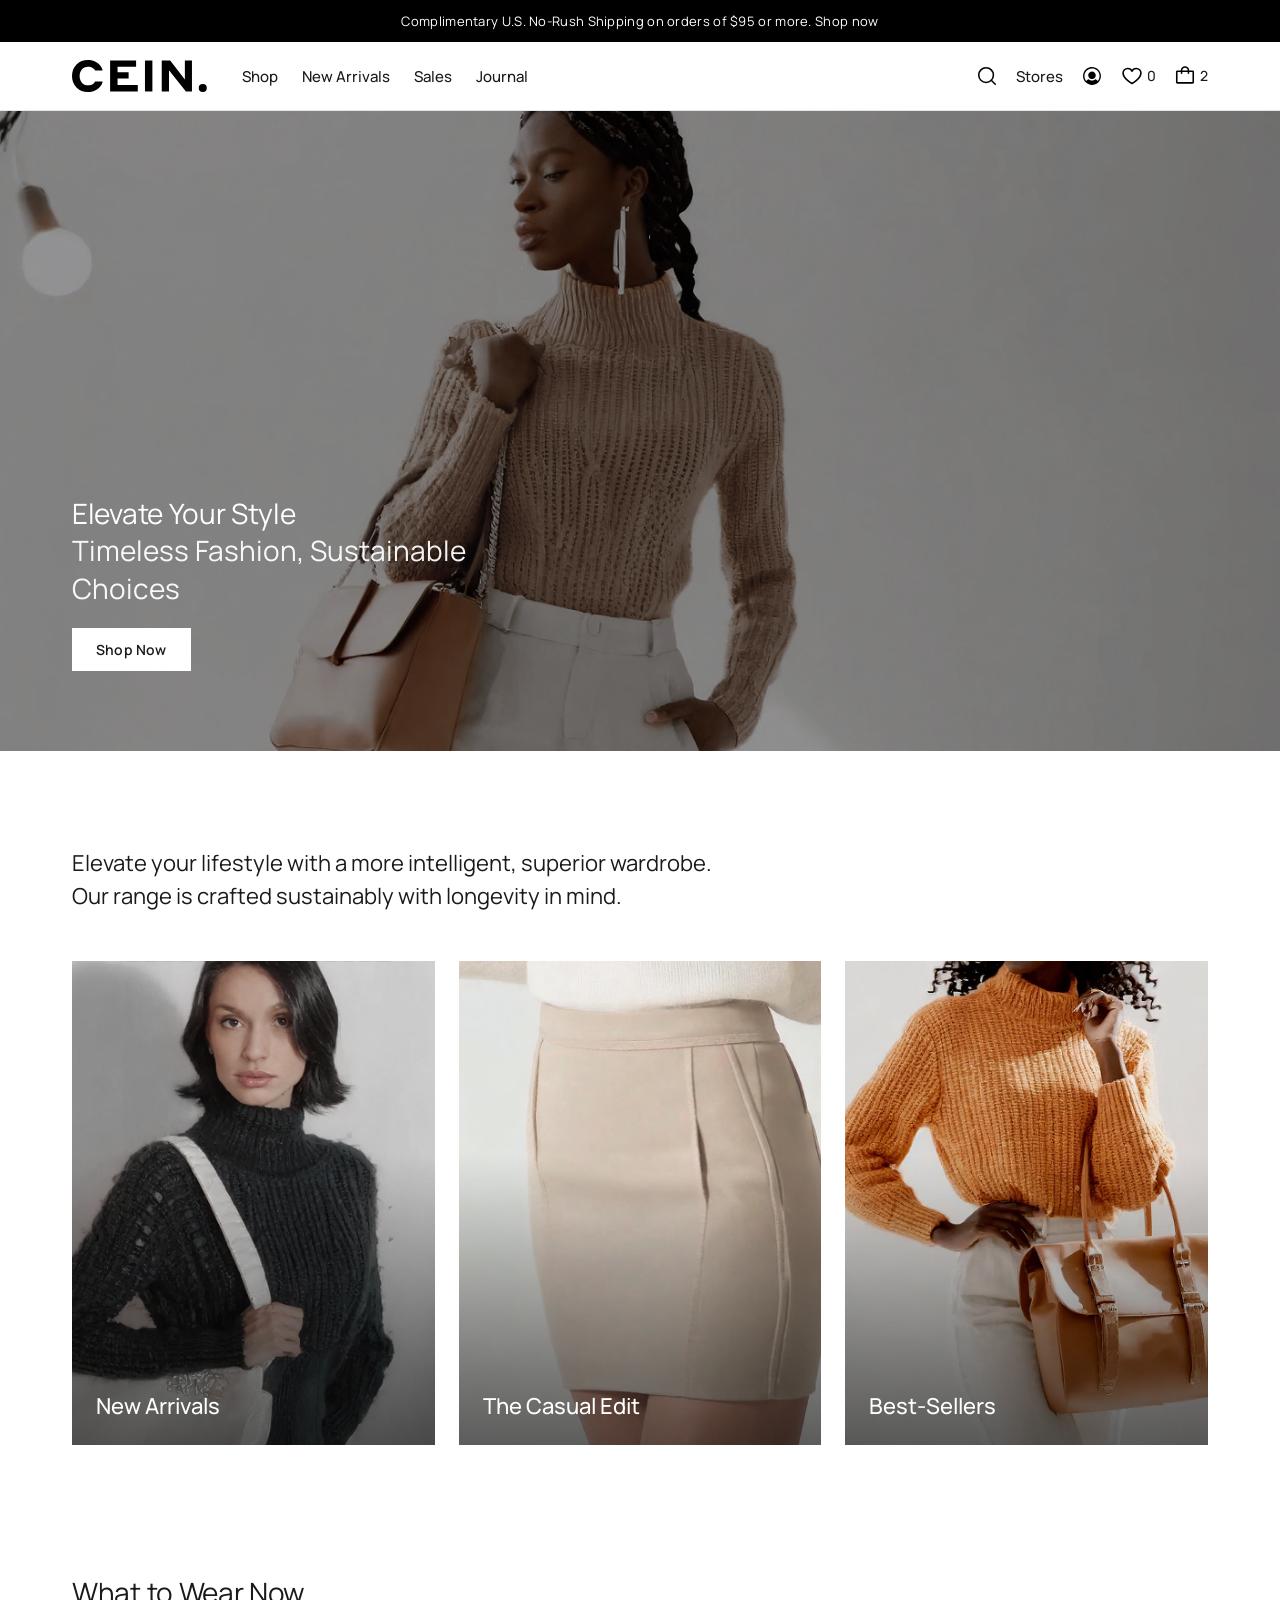
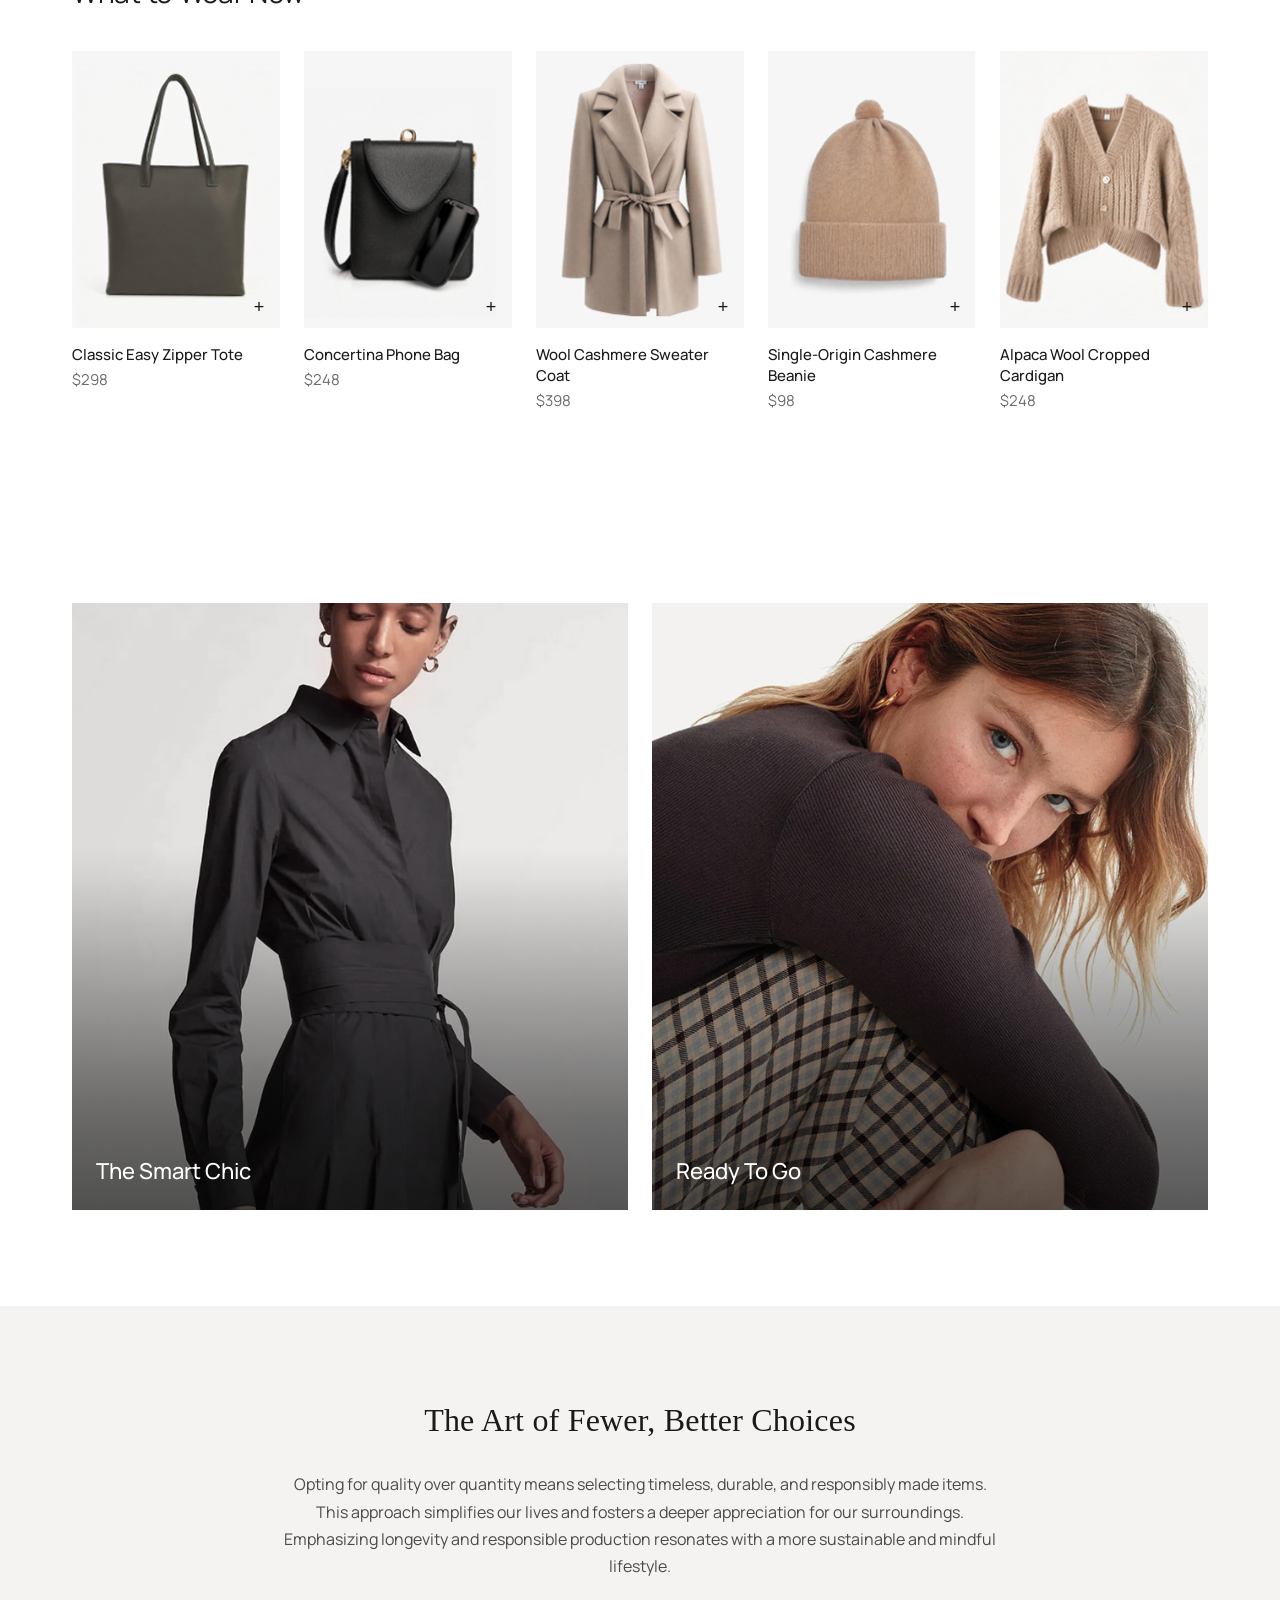
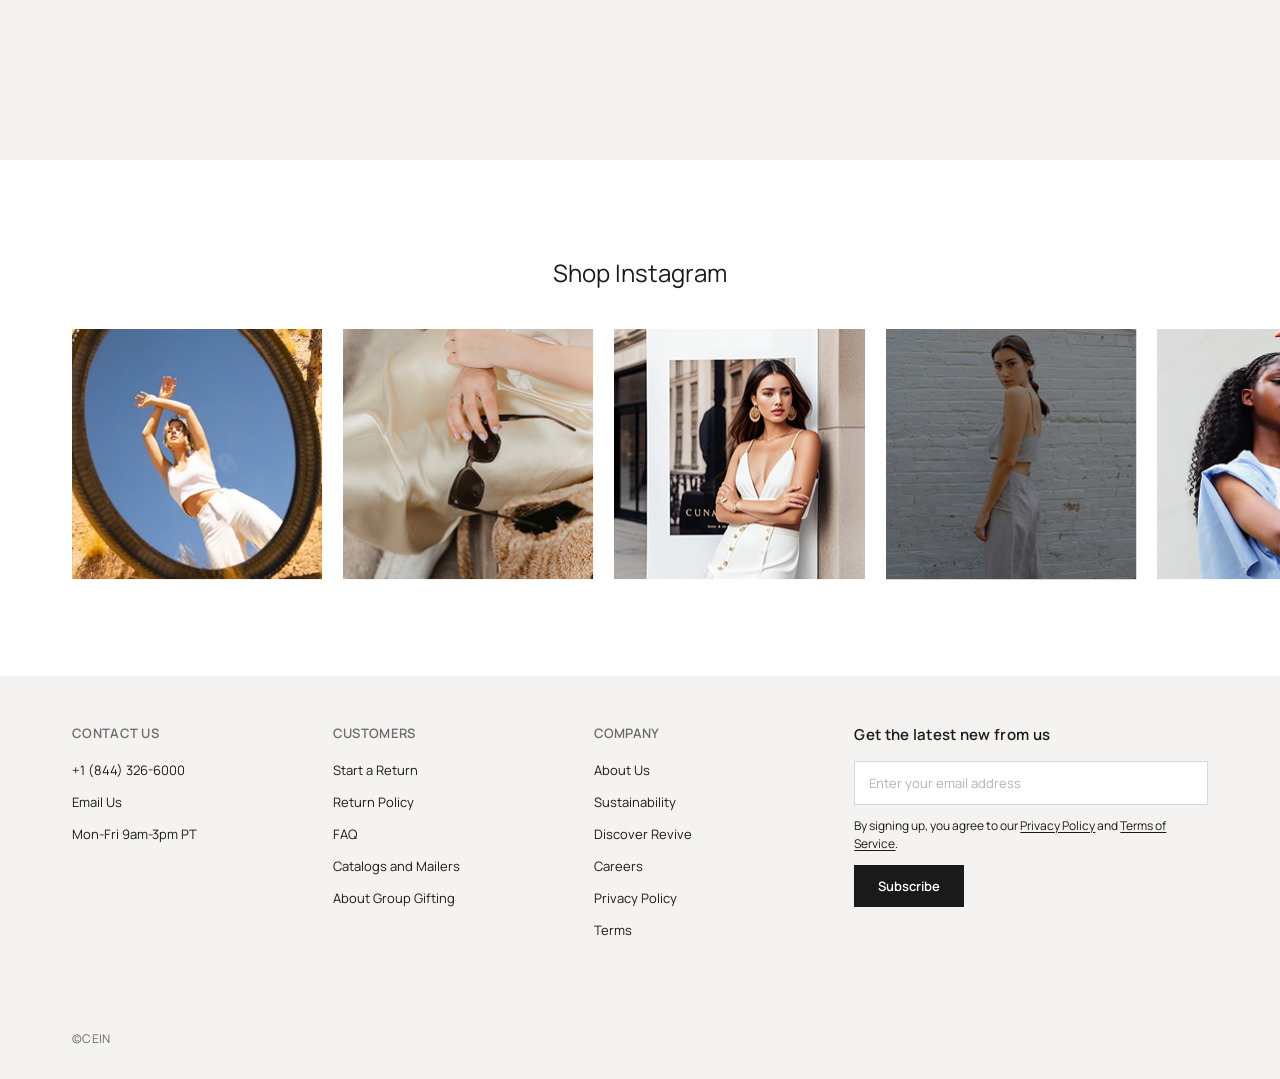
==== Cart.html @ 61253534 "Initial commit: CEIN. fashion store" ====
<!DOCTYPE html>
<html lang="ru">
<head>
    <meta charset="UTF-8">
    <meta name="viewport" content="width=device-width, initial-scale=1.0">
    <title>CEIN. — Practice</title>
    <link rel="stylesheet" href="css/main.css">
</head>
<body>
    <!-- ANNOUNCEMENT BAR (ЧЁРНАЯ ПОЛОСА) -->
    <div class="announcement-bar">
        <div class="container">
            <p>
                Complimentary U.S. No-Rush Shipping on orders of $95 or more.
                <a href="#">Shop now</a>
            </p>
        </div>
    </div>

    <!--HEADER (ШАПКА)  -->
    <header class="navbar">
        <div class="container">
            <button class="burger" id="burgerBtn">
                <span></span><span></span><span></span>
            </button>

            <div class="nav-left">
                <a href="index.html" class="logo">
                    <img src="img/Logo.svg" alt="CEIN.">
                </a>

                <ul class="nav-links" id="navLinks">
                    <li><a href="shop.html">Shop</a></li>
                    <li><a href="#">New Arrivals</a></li>
                    <li><a href="#">Sales</a></li>
                    <li><a href="#">Journal</a></li>
                </ul>
            </div>

            <div class="nav-right">
                <button class="icon-btn" aria-label="Поиск">
                    <img src="img/MagnifyingGlass.svg" alt="Поиск" width="22" height="22">
                </button>

                <a href="#" class="stores-link desktop-only">Stores</a>

                <button class="icon-btn desktop-only" aria-label="Профиль">
                    <img src="img/UserCircle.svg" alt="Профиль" width="22" height="22">
                </button>

                <button class="icon-btn icon-with-count" aria-label="Избранное">
                    <img src="img/Heart.svg" alt="Избранное" width="22" height="22">
                    <span class="count">0</span>
                </button>

                <a href="cart.html" class="icon-btn icon-with-count" aria-label="Корзина">
                    <img src="img/Bag.svg" alt="Корзина" width="22" height="22">
                    <span class="count">2</span>
                </a>
            </div>
        </div>
    </header>

    <!-- HERO (ГЛАВНЫЙ БАННЕР) -->
    <section class="hero">
        <img src="img/hero.jpg" alt="Fashion" class="hero-image">
        <div class="hero-overlay"></div>

        <div class="container">
            <div class="hero-content">
                <h1 class="hero-title">Elevate Your Style</h1>
                <p class="hero-subtitle">Timeless Fashion, Sustainable<br>Choices</p>
                <a href="#" class="hero-btn">Shop Now</a>
            </div>
        </div>
    </section>

    <!-- SHOP BY CATEGORY  -->
    <section class="section categories-section">
        <div class="container">
            <div class="categories-intro">
                <p>Elevate your lifestyle with a more intelligent, superior wardrobe.</p>
                <p>Our range is crafted sustainably with longevity in mind.</p>
            </div>

            <div class="categories-grid">
                <a href="#" class="category-card">
                    <img src="img/NewArrivals.jpg" alt="New Arrivals">
                    <span class="category-card-label">New Arrivals</span>
                </a>
                <a href="#" class="category-card">
                    <img src="img/TheCasualEdit.jpg" alt="The Casual Edit">
                    <span class="category-card-label">The Casual Edit</span>
                </a>
                <a href="#" class="category-card">
                    <img src="img/Best-Sellers.jpg" alt="Best-Sellers">
                    <span class="category-card-label">Best-Sellers</span>
                </a>
            </div>
        </div>

    </section>

    <!--  WHAT TO WEAR NOW  -->
    <section class="section products-section">
        <div class="container">
            <h2 class="products-title">What to Wear Now</h2>

            <div class="products-grid">
                <a href="#" class="product-card">
                    <div class="product-image">
                        <img src="img/image1.jpg" alt="Classic Easy Zipper Tote">
                        <button class="product-add" aria-label="Добавить в корзину">+</button>
                        <div class="product-colors">
                            <p class="product-color-name">Olive</p>
                            <div class="product-color-swatches">
                                <span class="swatch active" style="background:#5c5a4a"></span>
                                <span class="swatch" style="background:#1a1a1a"></span>
                                <span class="swatch" style="background:#c9a27a"></span>
                            </div>
                        </div>
                    </div>
                    <p class="product-name">Classic Easy Zipper Tote</p>
                    <p class="product-price">$298</p>
                </a>

                <a href="#" class="product-card">
                    <div class="product-image">
                        <img src="img/image2.jpg" alt="Concertina Phone Bag">
                        <button class="product-add" aria-label="Добавить в корзину">+</button>
                        <div class="product-colors">
                            <p class="product-color-name">Black</p>
                            <div class="product-color-swatches">
                                <span class="swatch active" style="background:#1a1a1a"></span>
                                <span class="swatch" style="background:#7a5c3e"></span>
                            </div>
                        </div>
                    </div>
                    <p class="product-name">Concertina Phone Bag</p>
                    <p class="product-price">$248</p>
                </a>

                <a href="#" class="product-card">
                    <div class="product-image">
                        <img src="img/image3.jpg" alt="Wool Cashmere Sweater Coat">
                        <button class="product-add" aria-label="Добавить в корзину">+</button>
                        <div class="product-colors">
                            <p class="product-color-name">Camel</p>
                            <div class="product-color-swatches">
                                <span class="swatch active" style="background:#c9a27a"></span>
                                <span class="swatch" style="background:#1a1a1a"></span>
                                <span class="swatch" style="background:#e5c9c9"></span>
                            </div>
                        </div>
                    </div>
                    <p class="product-name">Wool Cashmere Sweater Coat</p>
                    <p class="product-price">$398</p>
                </a>

                <a href="#" class="product-card">
                    <div class="product-image">
                        <img src="img/image4.jpg" alt="Single-Origin Cashmere Beanie">
                        <button class="product-add" aria-label="Добавить в корзину">+</button>
                        <div class="product-colors">
                            <p class="product-color-name">Camel</p>
                            <div class="product-color-swatches">
                                <span class="swatch active" style="background:#c9a27a"></span>
                                <span class="swatch" style="background:#1a1a1a"></span>
                                <span class="swatch" style="background:#eec3cc"></span>
                            </div>
                        </div>
                    </div>
                    <p class="product-name">Single-Origin Cashmere Beanie</p>
                    <p class="product-price">$98</p>
                </a>

                <a href="product.html" class="product-card">
                    <div class="product-image">
                        <img src="img/image5.jpg" alt="Alpaca Wool Cropped Cardigan">
                        <button class="product-add" aria-label="Добавить в корзину">+</button>
                        <div class="product-colors">
                            <p class="product-color-name">Camel</p>
                            <div class="product-color-swatches">
                                <span class="swatch active" style="background:#c9a27a"></span>
                                <span class="swatch" style="background:#8c8478"></span>
                            </div>
                        </div>
                    </div>
                    <p class="product-name">Alpaca Wool Cropped Cardigan</p>
                    <p class="product-price">$248</p>
                </a>
            </div>
        </div>
    </section>

    <!-- THE SMART CHIC / READY TO GO  -->
    <section class="section smart-banner">
        <div class="container">
            <div class="smart-banner-grid">
                <a href="#" class="category-card smart-banner-card">
                    <img src="img/smart-chic.jpg" alt="The Smart Chic">
                    <span class="category-card-label">The Smart Chic</span>
                </a>
                <a href="#" class="category-card smart-banner-card">
                    <img src="img/ready-to-go.jpg" alt="Ready To Go">
                    <span class="category-card-label">Ready To Go</span>
                </a>
            </div>
        </div>
    </section>

    <!-- THE ART OF FEWER, BETTER CHOICES -->
    <section class="fewer-choices">
        <div class="container">
            <h2 class="fewer-choices-title">The Art of Fewer, Better Choices</h2>
            <p class="fewer-choices-text">Opting for quality over quantity means selecting timeless, durable, and responsibly made items. This approach simplifies our lives and fosters a deeper appreciation for our surroundings. Emphasizing longevity and responsible production resonates with a more sustainable and mindful lifestyle.</p>
        </div>
    </section>

    <!-- SHOP INSTAGRAM -->
    <section class="section instagram-section">
        <div class="container">
            <h2 class="instagram-title">Shop Instagram</h2>

            <div class="instagram-grid">
                <a href="#" class="instagram-card">
                    <img src="img/inst1.jpg" alt="Instagram">
                    <span class="instagram-icon">
                        <svg width="18" height="18" viewBox="0 0 24 24" fill="none" stroke="currentColor" stroke-width="1.5"><rect x="2" y="2" width="20" height="20" rx="5"/><circle cx="12" cy="12" r="5"/><circle cx="18" cy="6" r="1"/></svg>
                    </span>
                </a>
                <a href="#" class="instagram-card">
                    <img src="img/inst2.jpg" alt="Instagram">
                    <span class="instagram-icon">
                        <svg width="18" height="18" viewBox="0 0 24 24" fill="none" stroke="currentColor" stroke-width="1.5"><rect x="2" y="2" width="20" height="20" rx="5"/><circle cx="12" cy="12" r="5"/><circle cx="18" cy="6" r="1"/></svg>
                    </span>
                </a>
                <a href="#" class="instagram-card">
                    <img src="img/inst3.jpg" alt="Instagram">
                    <span class="instagram-icon">
                        <svg width="18" height="18" viewBox="0 0 24 24" fill="none" stroke="currentColor" stroke-width="1.5"><rect x="2" y="2" width="20" height="20" rx="5"/><circle cx="12" cy="12" r="5"/><circle cx="18" cy="6" r="1"/></svg>
                    </span>
                </a>
                <a href="#" class="instagram-card">
                    <img src="img/inst4.jpg" alt="Instagram">
                    <span class="instagram-icon">
                        <svg width="18" height="18" viewBox="0 0 24 24" fill="none" stroke="currentColor" stroke-width="1.5"><rect x="2" y="2" width="20" height="20" rx="5"/><circle cx="12" cy="12" r="5"/><circle cx="18" cy="6" r="1"/></svg>
                    </span>
                </a>
                <a href="#" class="instagram-card">
                    <img src="img/inst5.jpg" alt="Instagram">
                    <span class="instagram-icon">
                        <svg width="18" height="18" viewBox="0 0 24 24" fill="none" stroke="currentColor" stroke-width="1.5"><rect x="2" y="2" width="20" height="20" rx="5"/><circle cx="12" cy="12" r="5"/><circle cx="18" cy="6" r="1"/></svg>
                    </span>
                </a>
            </div>
        </div>
    </section>

    <!-- FOOTER -->
    <footer class="footer">
        <div class="container">
            <div class="footer-top">
                <!-- Колонка 1: Contact Us -->
                <div class="footer-col">
                    <p class="footer-col-title">Contact Us</p>
                    <ul>
                        <li><a href="tel:+18443266000">+1 (844) 326-6000</a></li>
                        <li><a href="mailto:info@cein.com">Email Us</a></li>
                        <li><span class="footer-text">Mon-Fri 9am-3pm PT</span></li>
                    </ul>
                </div>

                <!-- Колонка 2: Customers -->
                <div class="footer-col">
                    <p class="footer-col-title">Customers</p>
                    <ul>
                        <li><a href="#">Start a Return</a></li>
                        <li><a href="#">Return Policy</a></li>
                        <li><a href="#">FAQ</a></li>
                        <li><a href="#">Catalogs and Mailers</a></li>
                        <li><a href="#">About Group Gifting</a></li>
                    </ul>
                </div>

                <!-- Колонка 3: Company -->
                <div class="footer-col">
                    <p class="footer-col-title">Company</p>
                    <ul>
                        <li><a href="#">About Us</a></li>
                        <li><a href="#">Sustainability</a></li>
                        <li><a href="#">Discover Revive</a></li>
                        <li><a href="#">Careers</a></li>
                        <li><a href="#">Privacy Policy</a></li>
                        <li><a href="#">Terms</a></li>
                    </ul>
                </div>

                <!-- Колонка 4: Newsletter -->
                <div class="footer-col footer-newsletter">
                    <p class="footer-col-title">Get the latest new from us</p>
                    <form class="footer-form">
                        <input type="email" placeholder="Enter your email address" class="footer-input">
                        <p class="footer-disclaimer">By signing up, you agree to our <a href="#">Privacy Policy</a> and <a href="#">Terms of Service</a>.</p>
                        <button type="submit" class="footer-submit">Subscribe</button>
                    </form>
                </div>
            </div>

            <div class="footer-bottom">
                <p class="footer-logo">©CEIN</p>
            </div>
        </div>
    </footer>

    <script>
        // Бургер-меню
        const burger = document.getElementById('burgerBtn');
        const navLinks = document.getElementById('navLinks');
        burger.addEventListener('click', () => {
            navLinks.classList.toggle('active');
        });
    </script>
</body>
</html>
---- css/main.css ----
@import url('https://fonts.googleapis.com/css2?family=Manrope:wght@200..800&display=swap');

* {
    margin: 0;
    padding: 0;
    box-sizing: border-box;
}

body {
    font-family: "Manrope", sans-serif;
    font-weight: 400;
    color: #1a1a1a;
    background-color: #ffffff;
}

a {
    text-decoration: none;
}

img {
    max-width: 100%;
}

ul {
    list-style: none;
}

/*ОБЩИЙ КОНТЕЙНЕР*/
.container {
    max-width: 1200px;
    margin: 0 auto;
    padding: 0 32px;
}

@media (max-width: 600px) {
    .container {
        padding: 0 16px;
    }
}

/* ANNOUNCEMENT BAR (ЧЁРНАЯ ПОЛОСА)*/
.announcement-bar {
    background-color: #000000;
    color: #ffffff;
    padding: 12px 0;
    font-size: 13px;
    text-align: center;
    letter-spacing: 0.3px;
}

.announcement-bar a {
    color: #ffffff;
    text-underline-offset: 3px;
    transition: opacity 0.2s ease;
}

.announcement-bar a:hover {
    opacity: 0.7;
}

/* HEADER(ШАПКА) */
.navbar {
    padding: 18px 0;
    border-bottom: 1px solid #e5e5e5;
    background-color: #ffffff;
}

.navbar .container {
    display: flex;
    align-items: center;
    justify-content: space-between;
    flex-wrap: wrap;
}

.nav-left {
    display: flex;
    align-items: center;
    gap: 32px;
}

.logo {
    display: flex;
    align-items: center;
    flex-shrink: 0;
}

.logo img {
    height: 32px;
    width: auto;
    display: block;
}

.nav-links {
    display: flex;
    gap: 24px;
    list-style: none;
    font-weight: 500;
    font-size: 15px;
}

.nav-links a {
    color: #1a1a1a;
    text-decoration: none;
    transition: color 0.2s ease;
}

.nav-links a:hover,
.nav-links a.active {
    color: #888888;
}

.nav-right {
    display: flex;
    align-items: center;
    gap: 18px;
}

.icon-btn {
    background: none;
    border: none;
    cursor: pointer;
    padding: 0;
    display: flex;
    align-items: center;
    justify-content: center;
    transition: opacity 0.2s ease;
    gap: 4px;
}

.icon-btn:hover {
    opacity: 0.6;
}

.icon-btn img {
    display: block;
    width: 22px;
    height: 22px;
}

.stores-link {
    font-size: 15px;
    font-weight: 500;
    color: #1a1a1a;
    text-decoration: none;
    transition: color 0.2s ease;
}

.stores-link:hover {
    color: #888888;
}

.count {
    font-family: "Manrope", sans-serif;
    font-size: 14px;
    font-weight: 500;
    color: #1a1a1a;
    line-height: 1;
}

.burger {
    display: none;
    flex-direction: column;
    gap: 5px;
    background: none;
    border: none;
    cursor: pointer;
    padding: 5px;
}

.burger span {
    display: block;
    width: 20px;
    height: 2px;
    background-color: #1a1a1a;
    transition: 0.3s;
}

@media (max-width: 768px) {
    .navbar {
        padding: 15px 0;
        position: relative;
    }

    .navbar .container {
        display: grid;
        grid-template-columns: auto 1fr auto;
        align-items: center;
        column-gap: 12px;
    }

    .nav-left {
        justify-content: center;
        gap: 0;
    }

    .nav-links {
        display: none;
        width: 100%;
        flex-direction: column;
        align-items: center;
        gap: 16px;
        padding: 20px 0 10px;
        border-top: 1px solid #e5e5e5;
        margin-top: 16px;
        position: absolute;
        left: 0;
        right: 0;
        top: 100%;
        background-color: #ffffff;
        z-index: 40;
    }

    .nav-links.active {
        display: flex;
    }

    .burger {
        display: flex;
    }

    .desktop-only {
        display: none;
    }

    .nav-right {
        gap: 14px;
    }

    .icon-btn img {
        width: 18px;
        height: 18px;
    }

    .count {
        font-size: 12px;
    }
}

@media (max-width: 480px) {
    .nav-right {
        gap: 13px;
    }

    .icon-btn img {
        width: 14px;
        height: 14px;
    }

    .count {
        font-size: 11px;
    }
}

/* HERO */

.hero {
    position: relative;
    width: 100%;
    min-height: 640px;
    display: flex;
    align-items: flex-end;
    overflow: hidden;
    background-color: #1a1a1a;
}

.hero-image {
    position: absolute;
    inset: 0;
    width: 100%;
    height: 100%;
    object-fit: cover;
    z-index: 0;
}

.hero-overlay {
    position: absolute;
    inset: 0;
    background: rgba(0, 0, 0, 0.35);
    z-index: 1;
}

.hero .container {
    position: relative;
    z-index: 2;
    width: 100%;
    padding-bottom: 80px;
}

.hero-content {
    max-width: 600px;
}

.hero-title {
    font-family: "Manrope", sans-serif;
    font-size: 28px;
    font-weight: 400;
    color: #ffffff;
    letter-spacing: -0.3px;
    line-height: 1.35;
    margin-bottom: 0;
}

.hero-subtitle {
    font-family: "Manrope", sans-serif;
    font-size: 28px;
    font-weight: 400;
    color: #ffffff;
    opacity: 0.95;
    line-height: 1.35;
    margin-bottom: 20px;
}

.hero-btn {
    display: inline-block;
    background-color: #ffffff;
    color: #1a1a1a;
    font-family: "Manrope", sans-serif;
    font-size: 14px;
    font-weight: 600;
    padding: 12px 24px;
    border-radius: 0;
    text-decoration: none;
    transition: background-color 0.2s ease, transform 0.2s ease;
    letter-spacing: 0.2px;
}

.hero-btn:hover {
    background-color: #e5e5e5;
    transform: scale(1.02);
}

@media (max-width: 768px) {
    .hero {
        min-height: 480px;
    }

    .hero .container {
        padding-bottom: 40px;
    }

    .hero-title {
        font-size: 24px;
    }

    .hero-subtitle {
        font-size: 24px;
    }

    .hero-btn {
        padding: 12px 22px;
        font-size: 14px;
    }
}

@media (max-width: 480px) {
    .hero {
        min-height: 400px;
    }

    .hero-title {
        font-size: 20px;
    }

    .hero-subtitle {
        font-size: 20px;
        margin-bottom: 16px;
    }

    .hero-btn {
        padding: 11px 20px;
        font-size: 13px;
    }
}

/* SECTION HEADER */
.section {
    padding: 96px 0;
}

.section-header {
    display: flex;
    align-items: flex-end;
    justify-content: space-between;
    margin-bottom: 48px;
    gap: 24px;
    flex-wrap: wrap;
}

.section-title {
    font-size: 36px;
    font-weight: 400;
    letter-spacing: -0.5px;
    color: #1a1a1a;
}

.section-subtitle {
    font-size: 16px;
    color: #6b6b6b;
    margin-top: 8px;
}

.section-link {
    font-size: 15px;
    font-weight: 600;
    color: #1a1a1a;
    border-bottom: 1px solid #1a1a1a;
    padding-bottom: 2px;
    white-space: nowrap;
    transition: opacity 0.2s ease;
}

.section-link:hover {
    opacity: 0.6;
}

@media (max-width: 768px) {
    .section {
        padding: 56px 0;
    }

    .section-title {
        font-size: 26px;
    }

    .section-header {
        margin-bottom: 28px;
    }
}

@media (max-width: 600px) {
    .section {
        padding: 32px 0;
    }
}

/* CATEGORIES  */
.categories-intro {
    margin-bottom: 48px;
}

.categories-intro p {
    font-size: 22px;
    font-weight: 400;
    color: #1a1a1a;
    line-height: 1.5;
}

@media (max-width: 768px) {
    .categories-intro p {
        font-size: 17px;
    }
}

.categories-grid {
    display: grid;
    grid-template-columns: repeat(3, 1fr);
    gap: 24px;
}

.category-card {
    position: relative;
    display: block;
    border-radius: 0;
    overflow: hidden;
    aspect-ratio: 3 / 4;
}

.category-card img {
    width: 100%;
    height: 100%;
    object-fit: cover;
    display: block;
    transition: transform 0.4s ease;
}

.category-card:hover img {
    transform: scale(1.05);
}

.category-card::after {
    content: "";
    position: absolute;
    inset: 0;
    background: linear-gradient(180deg, rgba(0, 0, 0, 0) 40%, rgba(0, 0, 0, 0.55) 100%);
}

.category-card-label {
    position: absolute;
    left: 24px;
    bottom: 24px;
    z-index: 2;
    color: #ffffff;
    font-size: 22px;
    font-weight: 500;
}

@media (max-width: 768px) {
    .categories-grid {
        grid-template-columns: repeat(2, 1fr);
        gap: 16px;
    }
}

@media (max-width: 480px) {
    .categories-grid {
        grid-template-columns: 1fr;
    }
}

@media (max-width: 600px) {
    .categories-grid {
        grid-template-columns: 1fr;
        gap: 20px;
    }

    .category-card {
        aspect-ratio: 1 / 1;
    }
}

/* PRODUCTS  */
.products-title {
    font-size: 28px;
    font-weight: 400;
    color: #1a1a1a;
    letter-spacing: -0.3px;
    margin-bottom: 40px;
}

.products-section {
    padding-top: 32px;
}

.products-grid {
    display: grid;
    grid-template-columns: repeat(5, 1fr);
    gap: 24px;
}

.product-card {
    display: block;
    color: #1a1a1a;
    position: relative;
}

.product-image {
    position: relative;
    border-radius: 0;
    overflow: hidden;
    aspect-ratio: 3 / 4;
    background-color: #f2f2f2;
    margin-bottom: 16px;
}

.product-image img {
    width: 100%;
    height: 100%;
    object-fit: cover;
    display: block;
    transition: transform 0.4s ease;
}

.product-card:hover .product-image img {
    transform: scale(1.05);
}

.product-add {
    position: absolute;
    bottom: 12px;
    right: 12px;
    width: 18px;
    height: 18px;
    border-radius: 0;
    background-color: transparent;
    border: none;
    display: flex;
    align-items: center;
    justify-content: center;
    cursor: pointer;
    font-size: 18px;
    font-weight: 300;
    line-height: 1;
    color: #1a1a1a;
    z-index: 2;
    transition: background-color 0.2s ease;
}

.product-add:hover {
    opacity: 0.6;
}

/* Иконка "избранное" */
.product-heart {
    position: absolute;
    top: 12px;
    right: 12px;
    width: 20px;
    height: 20px;
    border: none;
    background: transparent;
    display: flex;
    align-items: center;
    justify-content: center;
    cursor: pointer;
    color: #1a1a1a;
    z-index: 3;
    padding: 0;
    line-height: 0;
    transition: opacity 0.2s ease, transform 0.2s ease;
}

.product-heart svg {
    display: block;
    width: 18px;
    height: 18px;
    stroke-linecap: round;
    stroke-linejoin: round;
    overflow: visible;
}

.product-heart:hover {
    opacity: 0.6;
    transform: scale(1.05);
}

.product-heart.active svg {
    fill: #1a1a1a;
}


.product-colors {
    position: absolute;
    left: 0;
    right: 0;
    bottom: 0;
    background-color: rgba(255, 255, 255, 0.85);
    backdrop-filter: blur(4px);
    padding: 14px 16px;
    transform: translateY(100%);
    opacity: 0;
    transition: transform 0.25s ease, opacity 0.25s ease;
    z-index: 1;
}

.product-card:hover .product-colors {
    transform: translateY(0);
    opacity: 1;
}

.product-color-name {
    font-size: 13px;
    color: #1a1a1a;
    margin-bottom: 8px;
}

.product-color-swatches {
    display: flex;
    gap: 8px;
}

.swatch {
    width: 16px;
    height: 16px;
    border-radius: 50%;
    display: inline-block;
    border: 1px solid rgba(0, 0, 0, 0.1);
    cursor: pointer;
}

.swatch.active {
    box-shadow: 0 0 0 1px #ffffff, 0 0 0 2px #1a1a1a;
}

.product-name {
    font-size: 15px;
    font-weight: 500;
    margin-bottom: 4px;
}

.product-price {
    font-size: 15px;
    color: #6b6b6b;
}

.product-price .old-price {
    text-decoration: line-through;
    color: #b3b3b3;
    margin-right: 8px;
}

@media (max-width: 992px) {
    .products-grid {
        grid-template-columns: repeat(3, 1fr);
        gap: 20px;
    }
}

@media (max-width: 480px) {
    .products-title {
        font-size: 22px;
        margin-bottom: 24px;
    }

    .product-name {
        font-size: 13px;
    }

    .product-price {
        font-size: 13px;
    }
}

@media (max-width: 600px) {
    .products-grid {
        display: flex;
        grid-template-columns: none;
        overflow-x: auto;
        scroll-snap-type: x mandatory;
        -webkit-overflow-scrolling: touch;
        gap: 16px;
        margin: 0 -16px;
        padding: 0 16px 4px;
        scrollbar-width: none;
    }

    .products-grid::-webkit-scrollbar {
        display: none;
    }

    .products-grid .product-card {
        flex: 0 0 58%;
        scroll-snap-align: start;
    }
}

/* THE ART OF FEWER, BETTER CHOICES */
.fewer-choices {
    background-color: #f4f3f1;
    padding: 96px 0 180px;
    text-align: center;
}

.fewer-choices-title {
    font-family: Georgia, 'Times New Roman', serif;
    font-size: 32px;
    font-weight: 400;
    color: #1a1a1a;
    letter-spacing: 0.2px;
    margin-bottom: 32px;
}

.fewer-choices-text {
    font-size: 16px;
    color: #4a4a4a;
    line-height: 1.7;
    max-width: 720px;
    margin: 0 auto;
}

@media (max-width: 768px) {
    .fewer-choices {
        padding: 56px 0;
    }

    .fewer-choices-title {
        font-size: 24px;
        margin-bottom: 20px;
    }

    .fewer-choices-text {
        font-size: 15px;
    }
}

/* PROMO BANNER */
.smart-banner-grid {
    display: grid;
    grid-template-columns: 1fr 1fr;
    gap: 24px;
}

.smart-banner-card {
    aspect-ratio: 658 / 719;
}

@media (max-width: 768px) {
    .smart-banner-grid {
        grid-template-columns: 1fr;
        gap: 16px;
    }
}

/* NEWSLETTER */
.newsletter {
    background-color: #f7f6f4;
    padding: 96px 0;
    text-align: center;
}

.newsletter-title {
    font-size: 32px;
    font-weight: 400;
    letter-spacing: -0.5px;
    margin-bottom: 12px;
}

.newsletter-text {
    font-size: 16px;
    color: #6b6b6b;
    max-width: 480px;
    margin: 0 auto 32px;
    line-height: 1.6;
}

.newsletter-form {
    display: flex;
    justify-content: center;
    gap: 12px;
    max-width: 440px;
    margin: 0 auto;
}

.newsletter-input {
    flex: 1;
    padding: 16px 24px;
    border-radius: 30px;
    border: 1px solid #d9d9d9;
    font-family: "Manrope", sans-serif;
    font-size: 15px;
    background-color: #ffffff;
}

.newsletter-input:focus {
    outline: none;
    border-color: #1a1a1a;
}

.newsletter-btn {
    background-color: #1a1a1a;
    color: #ffffff;
    border: none;
    font-family: "Manrope", sans-serif;
    font-size: 15px;
    font-weight: 600;
    padding: 16px 32px;
    border-radius: 30px;
    cursor: pointer;
    white-space: nowrap;
    transition: opacity 0.2s ease;
}

.newsletter-btn:hover {
    opacity: 0.8;
}

@media (max-width: 480px) {
    .newsletter {
        padding: 56px 0;
    }

    .newsletter-form {
        flex-direction: column;
    }

    .newsletter-title {
        font-size: 24px;
    }
}

/* SHOP INSTAGRAM */
.instagram-title {
    font-size: 24px;
    font-weight: 400;
    color: #1a1a1a;
    text-align: center;
    margin-bottom: 40px;
}

.instagram-grid {
    display: grid;
    grid-template-columns: repeat(5, 251.2px);
    justify-content: space-between;
    gap: 20px;
}

.instagram-card {
    position: relative;
    display: block;
    width: 251.2px;
    height: 251.2px;
    aspect-ratio: 1 / 1;
    overflow: hidden;
    background-color: #f2f2f2;
}

.instagram-card img {
    width: 100%;
    height: 100%;
    object-fit: cover;
    display: block;
    transition: transform 0.4s ease;
}

.instagram-card:hover img {
    transform: scale(1.05);
}

.instagram-icon {
    position: absolute;
    top: 50%;
    left: 50%;
    transform: translate(-50%, -50%);
    width: 40px;
    height: 40px;
    border: 1px solid #ffffff;
    border-radius: 8px;
    display: flex;
    align-items: center;
    justify-content: center;
    color: #ffffff;
    opacity: 0;
    transition: opacity 0.25s ease;
}

.instagram-card:hover .instagram-icon {
    opacity: 1;
}

@media (max-width: 992px) {
    .instagram-grid {
        grid-template-columns: repeat(3, 1fr);
        justify-content: normal;
        gap: 12px;
    }

    .instagram-card {
        width: 100%;
        height: auto;
    }
}

@media (max-width: 480px) {
    .instagram-title {
        font-size: 20px;
        margin-bottom: 24px;
    }
}

@media (max-width: 600px) {
    .instagram-grid {
        display: flex;
        grid-template-columns: none;
        overflow-x: auto;
        scroll-snap-type: x mandatory;
        -webkit-overflow-scrolling: touch;
        gap: 12px;
        margin: 0 -16px;
        padding: 0 16px 4px;
        scrollbar-width: none;
    }

    .instagram-grid::-webkit-scrollbar {
        display: none;
    }

    .instagram-card {
        width: auto;
        height: auto;
        flex: 0 0 42%;
        scroll-snap-align: start;
    }
}

/* FOOTER */
.footer {
    background-color: #f4f3f1;
    padding: 48px 0 32px;
}

.footer-top {
    display: grid;
    grid-template-columns: 1.2fr 1.2fr 1.2fr 1.8fr;
    gap: 25px;
    padding-bottom: 40px;
}

.footer-col-title {
    font-size: 13px;
    font-weight: 600;
    letter-spacing: 0.3px;
    color: #6b6b6b;
    margin-bottom: 16px;
    text-transform: uppercase;
}

.footer-newsletter .footer-col-title {
    text-transform: none;
    font-size: 15px;
    color: #1a1a1a;
}

.footer-col ul li {
    margin-bottom: 10px;
}

.footer-col ul li a {
    font-size: 13px;
    color: #1a1a1a;
    transition: opacity 0.2s ease;
    text-decoration: none;
}

.footer-col ul li a:hover {
    opacity: 0.6;
}

.footer-text {
    font-size: 13px;
    color: #1a1a1a;
}

.footer-newsletter {
    display: flex;
    flex-direction: column;
}

.footer-form {
    display: flex;
    flex-direction: column;
    gap: 12px;
}

.footer-input {
    padding: 12px 14px;
    border: 1px solid #d9d9d9;
    font-family: "Manrope", sans-serif;
    font-size: 13px;
    background-color: #ffffff;
    transition: border-color 0.2s ease;
}

.footer-input:focus {
    outline: none;
    border-color: #1a1a1a;
}

.footer-input::placeholder {
    color: #b3b3b3;
}

.footer-disclaimer {
    font-size: 12px;
    color: #1a1a1a;
    line-height: 1.5;
    max-width: 340px;
}

.footer-disclaimer a {
    color: #1a1a1a;
    text-decoration: underline;
    text-underline-offset: 2px;
}

.footer-disclaimer a:hover {
    color: #1a1a1a;
}

.footer-submit {
    align-self: flex-start;
    padding: 12px 24px;
    background-color: #1a1a1a;
    color: #ffffff;
    border: none;
    font-family: "Manrope", sans-serif;
    font-size: 13px;
    font-weight: 600;
    cursor: pointer;
    transition: opacity 0.2s ease;
}

.footer-submit:hover {
    opacity: 0.8;
}

.footer-bottom {
    display: flex;
    align-items: center;
    justify-content: space-between;
    padding-top: 40px;
    flex-wrap: wrap;
    gap: 12px;
}

.footer-logo {
    font-size: 12px;
    font-weight: 400;
    letter-spacing: 0.3px;
    color: #6b6b6b;
}

@media (max-width: 992px) {
    .footer-top {
        grid-template-columns: 1fr 1fr;
        gap: 32px;
    }

    .footer-newsletter {
        grid-column: span 2;
    }

    .footer-disclaimer {
        max-width: 100%;
    }
}

@media (max-width: 480px) {
    .footer-top {
        grid-template-columns: 1fr;
        gap: 32px;
    }

    .footer-newsletter {
        grid-column: span 1;
    }

    .footer-bottom {
        flex-direction: column;
        align-items: flex-start;
    }
}

/* SHOP PAGE  */
.shop-header {
    padding: 40px 0 0;
}

.shop-title {
    font-size: 32px;
    font-weight: 400;
    letter-spacing: -0.3px;
    color: #1a1a1a;
    margin-bottom: 24px;
}

.shop-toolbar {
    display: flex;
    align-items: center;
    justify-content: space-between;
    flex-wrap: wrap;
    gap: 16px;
    padding-bottom: 32px;
    border-bottom: 1px solid #e5e5e5;
}

.filter-pills {
    display: flex;
    flex-wrap: wrap;
    gap: 10px;
}

.filter-pill {
    display: inline-flex;
    align-items: center;
    padding: 10px 20px;
    border: 1px solid #d9d9d9;
    border-radius: 30px;
    font-size: 14px;
    font-weight: 500;
    color: #1a1a1a;
    background-color: #ffffff;
    cursor: pointer;
    transition: border-color 0.2s ease, background-color 0.2s ease;
    white-space: nowrap;
}

.filter-pill:hover {
    border-color: #1a1a1a;
}

.filter-pill.active {
    border-color: #1a1a1a;
    background-color: #1a1a1a;
    color: #ffffff;
}

.shop-sort-filter {
    display: flex;
    align-items: center;
    gap: 28px;
}

.shop-sort-wrapper {
    position: relative;
}

.shop-sort {
    display: inline-flex;
    align-items: center;
    gap: 6px;
    background: none;
    border: none;
    font-family: "Manrope", sans-serif;
    font-size: 14px;
    font-weight: 500;
    color: #1a1a1a;
    cursor: pointer;
    padding: 0;
}

.shop-sort svg {
    width: 14px;
    height: 14px;
    transition: transform 0.2s ease;
}

.shop-sort-wrapper.open .shop-sort svg {
    transform: rotate(180deg);
}

/* Затемнение фона (на мобильном) */
.shop-sort-backdrop {
    display: none;
}

/* Панель сортировки */
.shop-sort-dropdown {
    display: none;
    position: absolute;
    top: calc(100% + 16px);
    right: 0;
    width: 280px;
    background-color: #ffffff;
    box-shadow: 0 10px 40px rgba(0, 0, 0, 0.12);
    z-index: 50;
}

.shop-sort-wrapper.open .shop-sort-dropdown {
    display: block;
}

.shop-sort-dropdown-header {
    display: none;
}

.shop-sort-options {
    list-style: none;
    padding: 16px 0;
}

.shop-sort-option {
    display: block;
    width: 100%;
    text-align: left;
    background: none;
    border: none;
    padding: 12px 24px;
    font-family: "Manrope", sans-serif;
    font-size: 15px;
    color: #1a1a1a;
    cursor: pointer;
    transition: opacity 0.2s ease;
}

.shop-sort-option:first-child {
    font-weight: 600;
}

.shop-sort-option:hover {
    opacity: 0.6;
}


@media (max-width: 768px) {
    .shop-sort-backdrop {
        display: block;
        position: fixed;
        inset: 0;
        background-color: rgba(26, 26, 26, 0.55);
        backdrop-filter: blur(2px);
        opacity: 0;
        pointer-events: none;
        transition: opacity 0.3s ease;
        z-index: 200;
    }

    .shop-sort-wrapper.open .shop-sort-backdrop {
        opacity: 1;
        pointer-events: auto;
    }

    .shop-sort-dropdown {
        display: block;
        position: fixed;
        top: auto;
        left: 0;
        right: 0;
        bottom: 0;
        width: 100%;
        max-height: 80vh;
        overflow-y: auto;
        box-shadow: none;
        transform: translateY(100%);
        transition: transform 0.3s ease;
        z-index: 201;
    }

    .shop-sort-wrapper.open .shop-sort-dropdown {
        transform: translateY(0);
    }

    .shop-sort-dropdown-header {
        display: flex;
        align-items: center;
        justify-content: center;
        position: relative;
        padding: 20px 24px;
        border-bottom: 1px solid #e5e5e5;
    }

    .shop-sort-dropdown-title {
        font-size: 18px;
        font-weight: 500;
    }

    .shop-sort-close {
        position: absolute;
        right: 20px;
        top: 50%;
        transform: translateY(-50%);
        background: none;
        border: none;
        cursor: pointer;
        color: #1a1a1a;
        padding: 0;
        display: flex;
    }

    .shop-sort-close svg {
        width: 18px;
        height: 18px;
    }

    .shop-sort-options {
        padding: 8px 0 24px;
    }

    .shop-sort-option {
        padding: 16px 24px;
    }
}

body.no-scroll {
    overflow: hidden;
}

.shop-filter-link {
    font-size: 14px;
    font-weight: 500;
    color: #1a1a1a;
    text-decoration: underline;
    text-underline-offset: 3px;
    cursor: pointer;
}

.shop-products {
    padding: 40px 0 96px;
}

.shop-products-grid {
    display: grid;
    grid-template-columns: repeat(4, 1fr);
    gap: 24px 24px;
    row-gap: 56px;
}

@media (max-width: 992px) {
    .shop-products-grid {
        grid-template-columns: repeat(3, 1fr);
        row-gap: 40px;
    }
}

@media (max-width: 768px) {
    .filter-pills {
        gap: 8px;
    }

    .filter-pill {
        padding: 8px 16px;
        font-size: 13px;
    }

    .shop-title {
        font-size: 26px;
    }
}

@media (max-width: 600px) {
    .shop-header {
        padding: 24px 0 0;
    }

    .shop-toolbar {
        flex-direction: column;
        align-items: stretch;
        gap: 16px;
        padding-bottom: 20px;
    }

    .shop-sort-filter {
        justify-content: space-between;
    }

    .shop-products {
        padding: 24px 0 56px;
    }
}

@media (max-width: 480px) {
    .shop-products-grid {
        grid-template-columns: repeat(2, 1fr);
        gap: 16px;
        row-gap: 28px;
    }

    .shop-sort-filter {
        gap: 18px;
    }
}

/* PRODUCT DETAIL PAGE  */
.pdp-main {
    padding: 32px 0 0;
}

.pdp-layout {
    display: grid;
    grid-template-columns: 1.4fr 1fr;
    gap: 64px;
    align-items: start;
}

.pdp-gallery {
    display: flex;
    overflow-x: auto;
    scroll-snap-type: x mandatory;
    -webkit-overflow-scrolling: touch;
    scrollbar-width: none;
}

.pdp-gallery::-webkit-scrollbar {
    display: none;
}

.pdp-gallery-item {
    flex: 0 0 100%;
    scroll-snap-align: start;
    background-color: #f2f2f2;
}

.pdp-gallery-item img {
    width: 100%;
    display: block;
    object-fit: cover;
    aspect-ratio: 3 / 4;
}

.pdp-gallery-dots {
    display: flex;
    justify-content: center;
    gap: 6px;
    padding: 16px 0 8px;
}

.pdp-gallery-dot {
    width: 6px;
    height: 6px;
    border-radius: 50%;
    background-color: #d9d9d9;
    border: none;
    padding: 0;
    cursor: pointer;
    transition: background-color 0.2s ease;
}

.pdp-gallery-dot.active {
    background-color: #1a1a1a;
}

.pdp-info {
    padding-top: 8px;
}

.pdp-breadcrumb {
    font-size: 13px;
    color: #6b6b6b;
    text-align: right;
    margin-bottom: 20px;
}

.pdp-breadcrumb a {
    color: #6b6b6b;
    transition: color 0.2s ease;
}

.pdp-breadcrumb a:hover {
    color: #1a1a1a;
}

.pdp-title {
    font-size: 26px;
    font-weight: 400;
    letter-spacing: -0.2px;
    margin-bottom: 8px;
}

.pdp-price {
    font-size: 16px;
    color: #1a1a1a;
    margin-bottom: 20px;
}

.pdp-description {
    font-size: 14px;
    line-height: 1.7;
    color: #4a4a4a;
    margin-bottom: 28px;
}

.pdp-option-label {
    font-size: 13px;
    font-weight: 600;
    color: #1a1a1a;
    margin-bottom: 10px;
}

.pdp-option-value {
    font-weight: 400;
    color: #6b6b6b;
}

.pdp-swatches {
    display: flex;
    gap: 10px;
    margin-bottom: 28px;
}

.pdp-swatch {
    width: 34px;
    height: 34px;
    border-radius: 50%;
    cursor: pointer;
    border: 1px solid rgba(0, 0, 0, 0.08);
    padding: 0;
    transition: box-shadow 0.2s ease;
}

.pdp-swatch.active {
    box-shadow: 0 0 0 1px #ffffff, 0 0 0 2px #1a1a1a;
}

.pdp-size-header {
    display: flex;
    align-items: center;
    justify-content: space-between;
    margin-bottom: 10px;
}

.pdp-size-chart {
    font-size: 13px;
    color: #1a1a1a;
    text-decoration: underline;
    text-underline-offset: 2px;
    cursor: pointer;
}

.pdp-sizes {
    display: flex;
    gap: 8px;
    margin-bottom: 28px;
}

.pdp-size-btn {
    width: 44px;
    height: 44px;
    border: 1px solid #d9d9d9;
    background-color: #ffffff;
    font-family: "Manrope", sans-serif;
    font-size: 13px;
    color: #1a1a1a;
    cursor: pointer;
    transition: border-color 0.2s ease, background-color 0.2s ease, color 0.2s ease;
}

.pdp-size-btn:hover {
    border-color: #1a1a1a;
}

.pdp-size-btn.active {
    background-color: #1a1a1a;
    color: #ffffff;
    border-color: #1a1a1a;
}

.pdp-add-to-bag {
    display: block;
    width: 100%;
    padding: 16px;
    background-color: #1a1a1a;
    color: #ffffff;
    border: none;
    font-family: "Manrope", sans-serif;
    font-size: 15px;
    font-weight: 600;
    cursor: pointer;
    margin-bottom: 28px;
    transition: opacity 0.2s ease;
}

.pdp-add-to-bag:hover {
    opacity: 0.85;
}

.pdp-accordion {
    border-top: 1px solid #e5e5e5;
}

.pdp-accordion-item {
    border-bottom: 1px solid #e5e5e5;
}

.pdp-accordion-trigger {
    width: 100%;
    display: flex;
    align-items: center;
    justify-content: space-between;
    padding: 16px 0;
    background: none;
    border: none;
    font-family: "Manrope", sans-serif;
    font-size: 14px;
    font-weight: 500;
    color: #1a1a1a;
    cursor: pointer;
    text-align: left;
}

.pdp-accordion-trigger svg {
    width: 14px;
    height: 14px;
    flex-shrink: 0;
    transition: transform 0.25s ease;
}

.pdp-accordion-item.open .pdp-accordion-trigger svg {
    transform: rotate(180deg);
}

.pdp-accordion-panel {
    max-height: 0;
    overflow: hidden;
    transition: max-height 0.3s ease;
}

.pdp-accordion-item.open .pdp-accordion-panel {
    max-height: 320px;
}

.pdp-accordion-panel-inner {
    padding: 0 0 20px;
    font-size: 13px;
    line-height: 1.7;
    color: #6b6b6b;
}

@media (min-width: 769px) {
    .pdp-gallery {
        flex-direction: column;
        overflow: visible;
    }

    .pdp-gallery-item {
        flex: none;
        margin-bottom: 24px;
    }

    .pdp-gallery-item:last-child {
        margin-bottom: 0;
    }

    .pdp-gallery-dots {
        display: none;
    }

    .pdp-info {
        position: sticky;
        top: 32px;
    }
}

@media (max-width: 992px) {
    .pdp-layout {
        grid-template-columns: 1fr;
        gap: 0;
    }

    .pdp-info {
        padding: 32px 0 0;
    }

    .pdp-breadcrumb {
        text-align: left;
    }
}

@media (max-width: 600px) {
    .pdp-title {
        font-size: 22px;
    }

    .pdp-main {
        padding: 24px 0 0;
    }
}

/* Design / Quality / Sustainability */
.pdp-features {
    padding: 80px 0;
    border-top: 1px solid #e5e5e5;
    margin-top: 64px;
}

.pdp-features-grid {
    display: grid;
    grid-template-columns: repeat(3, 1fr);
    gap: 40px;
}

.pdp-feature-eyebrow {
    font-size: 12px;
    font-weight: 600;
    letter-spacing: 1px;
    text-transform: uppercase;
    color: #6b6b6b;
    margin-bottom: 12px;
}

.pdp-feature-title {
    font-size: 20px;
    font-weight: 500;
    margin-bottom: 12px;
}

.pdp-feature-text {
    font-size: 14px;
    line-height: 1.7;
    color: #4a4a4a;
}

@media (max-width: 768px) {
    .pdp-features {
        padding: 56px 0;
        margin-top: 40px;
    }

    .pdp-features-grid {
        grid-template-columns: 1fr;
        gap: 32px;
    }
}

@media (max-width: 600px) {
    .pdp-features {
        padding: 40px 0;
        margin-top: 32px;
    }
}

/* Elegant Ease */
.pdp-elegant {
    text-align: center;
    padding-bottom: 80px;
}

.pdp-elegant-title {
    font-family: Georgia, 'Times New Roman', serif;
    font-size: 30px;
    font-weight: 400;
    margin-bottom: 8px;
}

.pdp-elegant-subtitle {
    font-size: 15px;
    color: #6b6b6b;
    margin-bottom: 40px;
}

.pdp-elegant-grid {
    display: grid;
    grid-template-columns: 1fr 1fr;
    gap: 24px;
}

.pdp-elegant-grid img {
    width: 100%;
    aspect-ratio: 1 / 1;
    object-fit: cover;
    display: block;
}

@media (max-width: 768px) {
    .pdp-elegant {
        padding-bottom: 56px;
    }

    .pdp-elegant-grid {
        grid-template-columns: 1fr;
    }
}

@media (max-width: 600px) {
    .pdp-elegant {
        padding-bottom: 40px;
    }

    .pdp-elegant-title {
        font-size: 24px;
    }

    .pdp-elegant-subtitle {
        margin-bottom: 24px;
    }
}

/* Reviews */
.pdp-reviews {
    padding: 64px 0;
    border-top: 1px solid #e5e5e5;
}

.pdp-reviews-summary {
    display: flex;
    align-items: center;
    gap: 10px;
    margin-bottom: 32px;
    font-size: 15px;
    font-weight: 600;
}

.pdp-stars {
    display: flex;
    gap: 2px;
}

.pdp-stars svg {
    width: 14px;
    height: 14px;
}

.pdp-reviews-count {
    font-weight: 400;
    color: #6b6b6b;
}

.pdp-review-item {
    padding: 24px 0;
    border-top: 1px solid #e5e5e5;
    display: flex;
    justify-content: space-between;
    gap: 24px;
}

.pdp-review-main {
    flex: 1;
}

.pdp-review-author {
    font-size: 14px;
    font-weight: 600;
    margin-bottom: 2px;
}

.pdp-review-verified {
    font-size: 12px;
    color: #6b6b6b;
    margin-bottom: 12px;
}

.pdp-review-item .pdp-stars {
    margin-bottom: 10px;
}

.pdp-review-title {
    font-size: 14px;
    font-weight: 600;
    margin-bottom: 6px;
}

.pdp-review-text {
    font-size: 13px;
    line-height: 1.7;
    color: #4a4a4a;
}

.pdp-review-date {
    font-size: 12px;
    color: #6b6b6b;
    white-space: nowrap;
}

@media (max-width: 600px) {
    .pdp-review-item {
        flex-direction: column;
        gap: 6px;
    }

    .pdp-reviews {
        padding: 40px 0;
    }
}

.pdp-pagination {
    display: flex;
    justify-content: center;
    align-items: center;
    gap: 16px;
    padding-top: 32px;
}

.pdp-page-btn {
    width: 32px;
    height: 32px;
    border: none;
    background: none;
    font-family: "Manrope", sans-serif;
    font-size: 14px;
    color: #6b6b6b;
    cursor: pointer;
    border-radius: 50%;
    transition: background-color 0.2s ease, color 0.2s ease;
}

.pdp-page-btn:hover {
    background-color: #f4f3f1;
}

.pdp-page-btn.active {
    background-color: #1a1a1a;
    color: #ffffff;
}

.pdp-page-arrow {
    background: none;
    border: none;
    cursor: pointer;
    color: #1a1a1a;
    display: flex;
    align-items: center;
    padding: 4px;
}

.pdp-page-arrow svg {
    width: 16px;
    height: 16px;
}

/* Style With / Recently viewed */
.pdp-related {
    padding: 64px 0;
    border-top: 1px solid #e5e5e5;
}

.pdp-related-title {
    font-size: 24px;
    font-weight: 400;
    text-align: center;
    margin-bottom: 40px;
}

.pdp-related-grid {
    display: grid;
    grid-template-columns: repeat(3, 1fr);
    gap: 24px;
}

@media (max-width: 768px) {
    .pdp-related {
        padding: 48px 0;
    }

    .pdp-related-grid {
        grid-template-columns: repeat(2, 1fr);
        gap: 16px;
    }
}

@media (max-width: 600px) {
    .pdp-related {
        padding: 36px 0;
    }

    .pdp-related-title {
        font-size: 20px;
        margin-bottom: 24px;
    }

    .pdp-related-grid {
        display: flex;
        grid-template-columns: none;
        overflow-x: auto;
        scroll-snap-type: x mandatory;
        -webkit-overflow-scrolling: touch;
        gap: 16px;
        margin: 0 -16px;
        padding: 0 16px 4px;
        scrollbar-width: none;
    }

    .pdp-related-grid::-webkit-scrollbar {
        display: none;
    }

    .pdp-related-grid .product-card {
        flex: 0 0 58%;
        scroll-snap-align: start;
    }
}

/* CART PAGE */
.cart-page {
    padding: 48px 0 96px;
}

.cart-title {
    font-size: 28px;
    font-weight: 400;
    letter-spacing: -0.2px;
    text-align: center;
    margin-bottom: 40px;
}

.cart-layout {
    display: flex;
    align-items: flex-start;
    gap: 24px;
}

.cart-items {
    flex: 1;
    min-width: 0;
    display: grid;
    grid-template-columns: repeat(auto-fill, minmax(280px, 1fr));
    gap: 24px;
}

.cart-item {
    position: relative;
    border: 1px solid #e5e5e5;
    padding: 24px;
}

.cart-item-remove {
    position: absolute;
    top: 20px;
    right: 20px;
    background: none;
    border: none;
    cursor: pointer;
    color: #1a1a1a;
    padding: 0;
    display: flex;
    transition: opacity 0.2s ease;
}

.cart-item-remove svg {
    width: 16px;
    height: 16px;
}

.cart-item-remove:hover {
    opacity: 0.6;
}

.cart-item-name {
    font-size: 17px;
    font-weight: 500;
    text-align: center;
    margin: 0 32px 4px;
    line-height: 1.3;
}

.cart-item-variant {
    font-size: 13px;
    color: #6b6b6b;
    text-align: center;
    margin-bottom: 24px;
}

.cart-item-image {
    background-color: #f2f2f2;
    aspect-ratio: 1 / 1;
    max-width: 280px;
    margin: 0 auto 20px;
}

.cart-item-image img {
    width: 100%;
    height: 100%;
    object-fit: cover;
    display: block;
}

.cart-item-qty {
    display: flex;
    align-items: center;
    justify-content: center;
    gap: 18px;
    margin-bottom: 20px;
}

.qty-btn {
    width: 28px;
    height: 28px;
    border: 1px solid #d9d9d9;
    border-radius: 50%;
    background-color: #ffffff;
    display: flex;
    align-items: center;
    justify-content: center;
    cursor: pointer;
    font-family: "Manrope", sans-serif;
    font-size: 16px;
    line-height: 1;
    color: #1a1a1a;
    padding: 0;
    transition: border-color 0.2s ease;
}

.qty-btn:hover {
    border-color: #1a1a1a;
}

.qty-value {
    font-size: 14px;
    min-width: 16px;
    text-align: center;
}

.cart-item-subtotal {
    display: flex;
    justify-content: space-between;
    align-items: center;
    font-size: 14px;
    padding-top: 16px;
    border-top: 1px solid #e5e5e5;
}

.cart-item-subtotal .label {
    color: #1a1a1a;
}

.cart-item-subtotal .value {
    color: #1a1a1a;
    font-weight: 500;
}

/* Order Summary */
.cart-summary {
    width: 296px;
    min-width: 0;
    flex-shrink: 0;
    border: 1px solid #e5e5e5;
    padding: 24px;
}

.cart-summary-title {
    font-size: 15px;
    font-weight: 600;
    text-align: center;
    padding-bottom: 20px;
    border-bottom: 1px solid #e5e5e5;
    margin-bottom: 20px;
}

.cart-summary-row {
    display: flex;
    justify-content: space-between;
    font-size: 14px;
    padding-bottom: 16px;
    margin-bottom: 16px;
    border-bottom: 1px solid #e5e5e5;
}

.cart-gift-label {
    display: block;
    font-size: 13px;
    font-weight: 600;
    margin-bottom: 10px;
}

.cart-gift-textarea {
    width: 100%;
    min-height: 90px;
    border: 1px solid #d9d9d9;
    padding: 12px;
    font-family: "Manrope", sans-serif;
    font-size: 13px;
    color: #1a1a1a;
    resize: vertical;
    margin-bottom: 20px;
}

.cart-gift-textarea:focus {
    outline: none;
    border-color: #1a1a1a;
}

.cart-gift-textarea::placeholder {
    color: #b3b3b3;
}

.cart-note {
    font-size: 12px;
    color: #6b6b6b;
    margin-bottom: 16px;
}

.cart-checkout-btn {
    display: block;
    width: 100%;
    padding: 16px;
    background-color: #1a1a1a;
    color: #ffffff;
    border: none;
    font-family: "Manrope", sans-serif;
    font-size: 15px;
    font-weight: 600;
    cursor: pointer;
    transition: opacity 0.2s ease;
}

.cart-checkout-btn:hover {
    opacity: 0.85;
}

.cart-empty {
    display: none;
    text-align: center;
    padding: 40px 24px;
    border: 1px solid #e5e5e5;
    font-size: 15px;
    color: #6b6b6b;
}

.cart-empty.visible {
    display: block;
}

/* Рекомендации под корзиной */
.cart-recommend {
    padding: 96px 0 0;
}

.cart-recommend-title {
    font-size: 24px;
    font-weight: 400;
    text-align: center;
    margin-bottom: 40px;
}

.cart-recommend-grid {
    display: grid;
    grid-template-columns: repeat(4, 1fr);
    gap: 24px;
}

@media (max-width: 992px) {
    .cart-layout {
        flex-direction: column;
        align-items: stretch;
    }

    .cart-summary {
        width: 100%;
    }

    .cart-recommend-grid {
        grid-template-columns: repeat(3, 1fr);
    }
}

@media (max-width: 768px) {
    .cart-page {
        padding: 32px 0 64px;
    }

    .cart-title {
        font-size: 24px;
        margin-bottom: 28px;
    }

    .cart-items {
        grid-template-columns: 1fr;
    }

    .cart-recommend {
        padding: 56px 0 0;
    }

    .cart-recommend-title {
        font-size: 20px;
        margin-bottom: 24px;
    }
}

@media (max-width: 600px) {
    .cart-page {
        padding: 24px 0 48px;
    }

    .cart-title {
        font-size: 22px;
        margin-bottom: 20px;
    }

    .cart-item {
        padding: 20px;
    }

    .cart-item-name {
        margin: 0 24px 4px;
    }

    .cart-summary {
        padding: 20px;
    }

    .cart-recommend {
        padding: 40px 0 0;
    }
}

@media (max-width: 600px) {
    .cart-recommend-grid {
        display: flex;
        grid-template-columns: none;
        overflow-x: auto;
        scroll-snap-type: x mandatory;
        -webkit-overflow-scrolling: touch;
        gap: 16px;
        margin: 0 -16px;
        padding: 0 16px 4px;
        scrollbar-width: none;
    }

    .cart-recommend-grid::-webkit-scrollbar {
        display: none;
    }

    .cart-recommend-grid .product-card {
        flex: 0 0 58%;
        scroll-snap-align: start;
    }
}
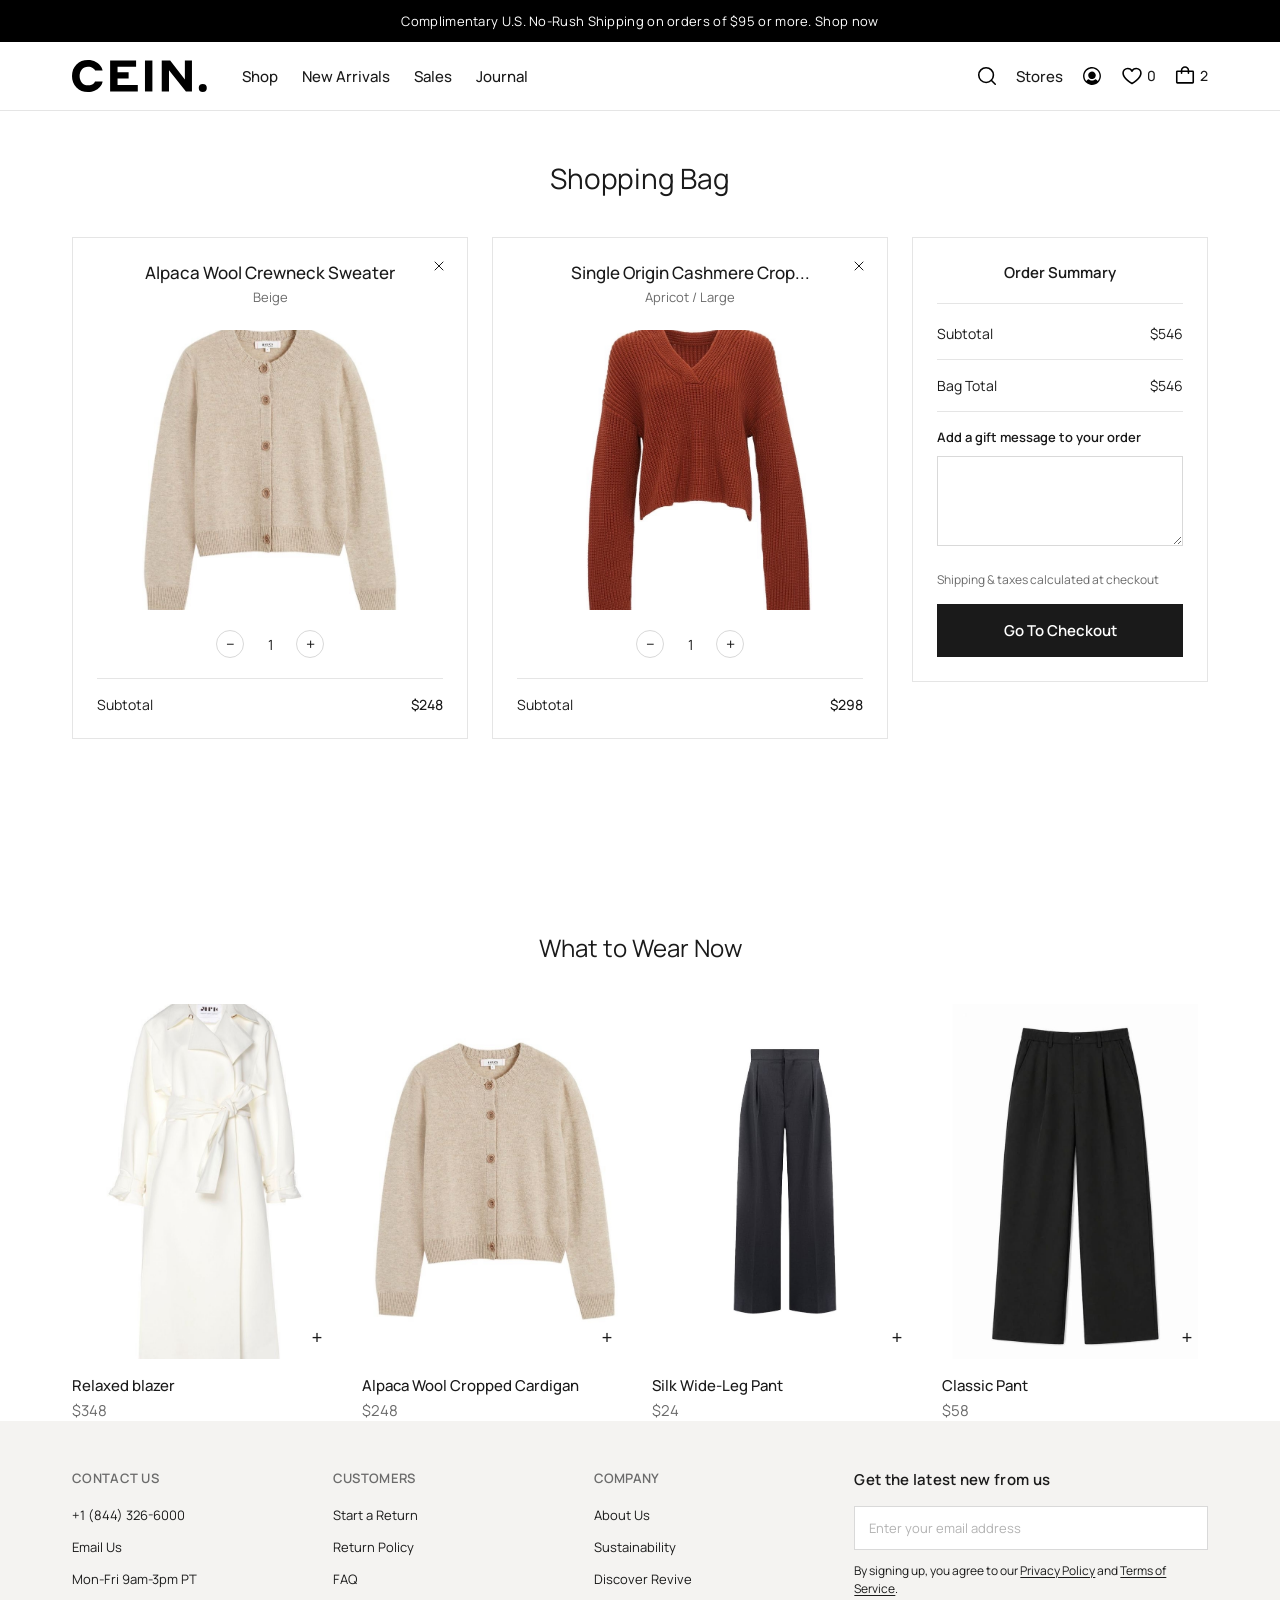
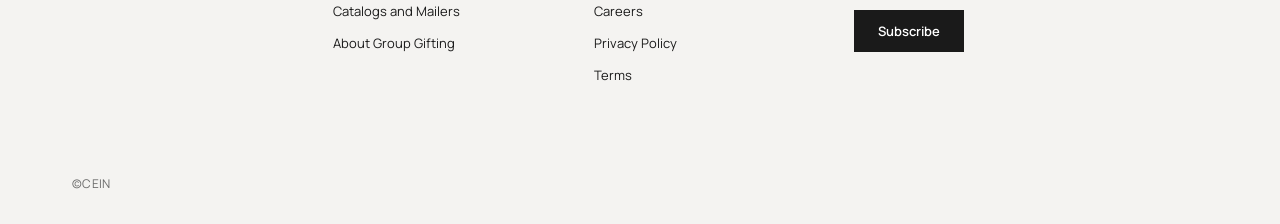
==== commit 7234a225: "Add new files" ====
--- a/Cart.html
+++ b/Cart.html
@@ -3,7 +3,7 @@
 <head>
     <meta charset="UTF-8">
     <meta name="viewport" content="width=device-width, initial-scale=1.0">
-    <title>CEIN. — Practice</title>
+    <title>Shopping Bag — CEIN.</title>
     <link rel="stylesheet" href="css/main.css">
 </head>
 <body>
@@ -17,7 +17,7 @@
         </div>
     </div>
 
-    <!--HEADER (ШАПКА)  -->
+    <!--  HEADER (ШАПКА) -->
     <header class="navbar">
         <div class="container">
             <button class="burger" id="burgerBtn">
@@ -55,209 +55,137 @@
 
                 <a href="cart.html" class="icon-btn icon-with-count" aria-label="Корзина">
                     <img src="img/Bag.svg" alt="Корзина" width="22" height="22">
-                    <span class="count">2</span>
+                    <span class="count" id="bagCount">2</span>
                 </a>
             </div>
         </div>
     </header>
 
-    <!-- HERO (ГЛАВНЫЙ БАННЕР) -->
-    <section class="hero">
-        <img src="img/hero.jpg" alt="Fashion" class="hero-image">
-        <div class="hero-overlay"></div>
-
-        <div class="container">
-            <div class="hero-content">
-                <h1 class="hero-title">Elevate Your Style</h1>
-                <p class="hero-subtitle">Timeless Fashion, Sustainable<br>Choices</p>
-                <a href="#" class="hero-btn">Shop Now</a>
+    <!-- SHOPPING BAG -->
+    <section class="cart-page">
+        <div class="container">
+            <h1 class="cart-title">Shopping Bag</h1>
+
+            <div class="cart-layout">
+                <div class="cart-items" id="cartItems">
+
+                    <!-- Товар 1 -->
+                    <div class="cart-item" data-price="248">
+                        <button class="cart-item-remove" aria-label="Удалить товар">
+                            <svg viewBox="0 0 24 24" fill="none" stroke="currentColor" stroke-width="1.5" stroke-linecap="round"><line x1="18" y1="6" x2="6" y2="18"/><line x1="6" y1="6" x2="18" y2="18"/></svg>
+                        </button>
+                        <p class="cart-item-name">Alpaca Wool Crewneck Sweater</p>
+                        <p class="cart-item-variant">Beige</p>
+                        <div class="cart-item-image">
+                            <img src="img/shop2.jpg" alt="Alpaca Wool Crewneck Sweater">
+                        </div>
+                        <div class="cart-item-qty">
+                            <button class="qty-btn qty-minus" aria-label="Уменьшить количество">−</button>
+                            <span class="qty-value">1</span>
+                            <button class="qty-btn qty-plus" aria-label="Увеличить количество">+</button>
+                        </div>
+                        <div class="cart-item-subtotal">
+                            <span class="label">Subtotal</span>
+                            <span class="value">$248</span>
+                        </div>
+                    </div>
+
+                    <!-- Товар 2 -->
+                    <div class="cart-item" data-price="298">
+                        <button class="cart-item-remove" aria-label="Удалить товар">
+                            <svg viewBox="0 0 24 24" fill="none" stroke="currentColor" stroke-width="1.5" stroke-linecap="round"><line x1="18" y1="6" x2="6" y2="18"/><line x1="6" y1="6" x2="18" y2="18"/></svg>
+                        </button>
+                        <p class="cart-item-name">Single Origin Cashmere Crop...</p>
+                        <p class="cart-item-variant">Apricot / Large</p>
+                        <div class="cart-item-image">
+                            <img src="img/shop6.jpg" alt="Single Origin Cashmere Cropped Sweater">
+                        </div>
+                        <div class="cart-item-qty">
+                            <button class="qty-btn qty-minus" aria-label="Уменьшить количество">−</button>
+                            <span class="qty-value">1</span>
+                            <button class="qty-btn qty-plus" aria-label="Увеличить количество">+</button>
+                        </div>
+                        <div class="cart-item-subtotal">
+                            <span class="label">Subtotal</span>
+                            <span class="value">$298</span>
+                        </div>
+                    </div>
+
+                </div>
+
+                <div class="cart-empty" id="cartEmpty">Your shopping bag is empty.</div>
+
+                <!-- Order Summary -->
+                <aside class="cart-summary">
+                    <p class="cart-summary-title">Order Summary</p>
+
+                    <div class="cart-summary-row">
+                        <span>Subtotal</span>
+                        <span id="summarySubtotal">$546</span>
+                    </div>
+
+                    <div class="cart-summary-row">
+                        <span>Bag Total</span>
+                        <span id="summaryTotal">$546</span>
+                    </div>
+
+                    <label class="cart-gift-label" for="giftMessage">Add a gift message to your order</label>
+                    <textarea class="cart-gift-textarea" id="giftMessage" placeholder=""></textarea>
+
+                    <p class="cart-note">Shipping &amp; taxes calculated at checkout</p>
+
+                    <button class="cart-checkout-btn">Go To Checkout</button>
+                </aside>
             </div>
         </div>
     </section>
 
-    <!-- SHOP BY CATEGORY  -->
-    <section class="section categories-section">
-        <div class="container">
-            <div class="categories-intro">
-                <p>Elevate your lifestyle with a more intelligent, superior wardrobe.</p>
-                <p>Our range is crafted sustainably with longevity in mind.</p>
-            </div>
-
-            <div class="categories-grid">
-                <a href="#" class="category-card">
-                    <img src="img/NewArrivals.jpg" alt="New Arrivals">
-                    <span class="category-card-label">New Arrivals</span>
-                </a>
-                <a href="#" class="category-card">
-                    <img src="img/TheCasualEdit.jpg" alt="The Casual Edit">
-                    <span class="category-card-label">The Casual Edit</span>
-                </a>
-                <a href="#" class="category-card">
-                    <img src="img/Best-Sellers.jpg" alt="Best-Sellers">
-                    <span class="category-card-label">Best-Sellers</span>
-                </a>
-            </div>
-        </div>
-
-    </section>
-
-    <!--  WHAT TO WEAR NOW  -->
-    <section class="section products-section">
-        <div class="container">
-            <h2 class="products-title">What to Wear Now</h2>
-
-            <div class="products-grid">
+    <!--  WHAT TO WEAR NOW (рекомендации) -->
+    <section class="cart-recommend">
+        <div class="container">
+            <h2 class="cart-recommend-title">What to Wear Now</h2>
+
+            <div class="cart-recommend-grid">
                 <a href="#" class="product-card">
                     <div class="product-image">
-                        <img src="img/image1.jpg" alt="Classic Easy Zipper Tote">
+                        <img src="img/shop1.jpg" alt="Relaxed blazer">
                         <button class="product-add" aria-label="Добавить в корзину">+</button>
-                        <div class="product-colors">
-                            <p class="product-color-name">Olive</p>
-                            <div class="product-color-swatches">
-                                <span class="swatch active" style="background:#5c5a4a"></span>
-                                <span class="swatch" style="background:#1a1a1a"></span>
-                                <span class="swatch" style="background:#c9a27a"></span>
-                            </div>
-                        </div>
-                    </div>
-                    <p class="product-name">Classic Easy Zipper Tote</p>
-                    <p class="product-price">$298</p>
+                    </div>
+                    <p class="product-name">Relaxed blazer</p>
+                    <p class="product-price">$348</p>
+                </a>
+
+                <a href="product.html" class="product-card">
+                    <div class="product-image">
+                        <img src="img/shop2.jpg" alt="Alpaca Wool Cropped Cardigan">
+                        <button class="product-add" aria-label="Добавить в корзину">+</button>
+                    </div>
+                    <p class="product-name">Alpaca Wool Cropped Cardigan</p>
+                    <p class="product-price">$248</p>
                 </a>
 
                 <a href="#" class="product-card">
                     <div class="product-image">
-                        <img src="img/image2.jpg" alt="Concertina Phone Bag">
+                        <img src="img/shop3.jpg" alt="Silk Wide-Leg Pant">
                         <button class="product-add" aria-label="Добавить в корзину">+</button>
-                        <div class="product-colors">
-                            <p class="product-color-name">Black</p>
-                            <div class="product-color-swatches">
-                                <span class="swatch active" style="background:#1a1a1a"></span>
-                                <span class="swatch" style="background:#7a5c3e"></span>
-                            </div>
-                        </div>
-                    </div>
-                    <p class="product-name">Concertina Phone Bag</p>
-                    <p class="product-price">$248</p>
+                    </div>
+                    <p class="product-name">Silk Wide-Leg Pant</p>
+                    <p class="product-price">$24</p>
                 </a>
 
                 <a href="#" class="product-card">
                     <div class="product-image">
-                        <img src="img/image3.jpg" alt="Wool Cashmere Sweater Coat">
+                        <img src="img/shop4.jpg" alt="Classic Pant">
                         <button class="product-add" aria-label="Добавить в корзину">+</button>
-                        <div class="product-colors">
-                            <p class="product-color-name">Camel</p>
-                            <div class="product-color-swatches">
-                                <span class="swatch active" style="background:#c9a27a"></span>
-                                <span class="swatch" style="background:#1a1a1a"></span>
-                                <span class="swatch" style="background:#e5c9c9"></span>
-                            </div>
-                        </div>
-                    </div>
-                    <p class="product-name">Wool Cashmere Sweater Coat</p>
-                    <p class="product-price">$398</p>
-                </a>
-
-                <a href="#" class="product-card">
-                    <div class="product-image">
-                        <img src="img/image4.jpg" alt="Single-Origin Cashmere Beanie">
-                        <button class="product-add" aria-label="Добавить в корзину">+</button>
-                        <div class="product-colors">
-                            <p class="product-color-name">Camel</p>
-                            <div class="product-color-swatches">
-                                <span class="swatch active" style="background:#c9a27a"></span>
-                                <span class="swatch" style="background:#1a1a1a"></span>
-                                <span class="swatch" style="background:#eec3cc"></span>
-                            </div>
-                        </div>
-                    </div>
-                    <p class="product-name">Single-Origin Cashmere Beanie</p>
-                    <p class="product-price">$98</p>
-                </a>
-
-                <a href="product.html" class="product-card">
-                    <div class="product-image">
-                        <img src="img/image5.jpg" alt="Alpaca Wool Cropped Cardigan">
-                        <button class="product-add" aria-label="Добавить в корзину">+</button>
-                        <div class="product-colors">
-                            <p class="product-color-name">Camel</p>
-                            <div class="product-color-swatches">
-                                <span class="swatch active" style="background:#c9a27a"></span>
-                                <span class="swatch" style="background:#8c8478"></span>
-                            </div>
-                        </div>
-                    </div>
-                    <p class="product-name">Alpaca Wool Cropped Cardigan</p>
-                    <p class="product-price">$248</p>
+                    </div>
+                    <p class="product-name">Classic Pant</p>
+                    <p class="product-price">$58</p>
                 </a>
             </div>
         </div>
     </section>
 
-    <!-- THE SMART CHIC / READY TO GO  -->
-    <section class="section smart-banner">
-        <div class="container">
-            <div class="smart-banner-grid">
-                <a href="#" class="category-card smart-banner-card">
-                    <img src="img/smart-chic.jpg" alt="The Smart Chic">
-                    <span class="category-card-label">The Smart Chic</span>
-                </a>
-                <a href="#" class="category-card smart-banner-card">
-                    <img src="img/ready-to-go.jpg" alt="Ready To Go">
-                    <span class="category-card-label">Ready To Go</span>
-                </a>
-            </div>
-        </div>
-    </section>
-
-    <!-- THE ART OF FEWER, BETTER CHOICES -->
-    <section class="fewer-choices">
-        <div class="container">
-            <h2 class="fewer-choices-title">The Art of Fewer, Better Choices</h2>
-            <p class="fewer-choices-text">Opting for quality over quantity means selecting timeless, durable, and responsibly made items. This approach simplifies our lives and fosters a deeper appreciation for our surroundings. Emphasizing longevity and responsible production resonates with a more sustainable and mindful lifestyle.</p>
-        </div>
-    </section>
-
-    <!-- SHOP INSTAGRAM -->
-    <section class="section instagram-section">
-        <div class="container">
-            <h2 class="instagram-title">Shop Instagram</h2>
-
-            <div class="instagram-grid">
-                <a href="#" class="instagram-card">
-                    <img src="img/inst1.jpg" alt="Instagram">
-                    <span class="instagram-icon">
-                        <svg width="18" height="18" viewBox="0 0 24 24" fill="none" stroke="currentColor" stroke-width="1.5"><rect x="2" y="2" width="20" height="20" rx="5"/><circle cx="12" cy="12" r="5"/><circle cx="18" cy="6" r="1"/></svg>
-                    </span>
-                </a>
-                <a href="#" class="instagram-card">
-                    <img src="img/inst2.jpg" alt="Instagram">
-                    <span class="instagram-icon">
-                        <svg width="18" height="18" viewBox="0 0 24 24" fill="none" stroke="currentColor" stroke-width="1.5"><rect x="2" y="2" width="20" height="20" rx="5"/><circle cx="12" cy="12" r="5"/><circle cx="18" cy="6" r="1"/></svg>
-                    </span>
-                </a>
-                <a href="#" class="instagram-card">
-                    <img src="img/inst3.jpg" alt="Instagram">
-                    <span class="instagram-icon">
-                        <svg width="18" height="18" viewBox="0 0 24 24" fill="none" stroke="currentColor" stroke-width="1.5"><rect x="2" y="2" width="20" height="20" rx="5"/><circle cx="12" cy="12" r="5"/><circle cx="18" cy="6" r="1"/></svg>
-                    </span>
-                </a>
-                <a href="#" class="instagram-card">
-                    <img src="img/inst4.jpg" alt="Instagram">
-                    <span class="instagram-icon">
-                        <svg width="18" height="18" viewBox="0 0 24 24" fill="none" stroke="currentColor" stroke-width="1.5"><rect x="2" y="2" width="20" height="20" rx="5"/><circle cx="12" cy="12" r="5"/><circle cx="18" cy="6" r="1"/></svg>
-                    </span>
-                </a>
-                <a href="#" class="instagram-card">
-                    <img src="img/inst5.jpg" alt="Instagram">
-                    <span class="instagram-icon">
-                        <svg width="18" height="18" viewBox="0 0 24 24" fill="none" stroke="currentColor" stroke-width="1.5"><rect x="2" y="2" width="20" height="20" rx="5"/><circle cx="12" cy="12" r="5"/><circle cx="18" cy="6" r="1"/></svg>
-                    </span>
-                </a>
-            </div>
-        </div>
-    </section>
-
-    <!-- FOOTER -->
+    <!--  FOOTER  -->
     <footer class="footer">
         <div class="container">
             <div class="footer-top">
@@ -320,6 +248,76 @@
         burger.addEventListener('click', () => {
             navLinks.classList.toggle('active');
         });
+
+        // Логика корзины 
+        const cartItemsWrap = document.getElementById('cartItems');
+        const cartEmpty = document.getElementById('cartEmpty');
+        const summarySubtotal = document.getElementById('summarySubtotal');
+        const summaryTotal = document.getElementById('summaryTotal');
+        const bagCount = document.getElementById('bagCount');
+
+        function formatPrice(value) {
+            return '$' + value.toFixed(0);
+        }
+
+        function recalcTotals() {
+            const items = cartItemsWrap.querySelectorAll('.cart-item');
+            let subtotal = 0;
+            let totalQty = 0;
+
+            items.forEach((item) => {
+                const price = Number(item.dataset.price);
+                const qty = Number(item.querySelector('.qty-value').textContent);
+                subtotal += price * qty;
+                totalQty += qty;
+            });
+
+            summarySubtotal.textContent = formatPrice(subtotal);
+            summaryTotal.textContent = formatPrice(subtotal);
+            bagCount.textContent = totalQty;
+
+            cartEmpty.classList.toggle('visible', items.length === 0);
+        }
+
+        function bindItem(item) {
+            const qtyValue = item.querySelector('.qty-value');
+            const minusBtn = item.querySelector('.qty-minus');
+            const plusBtn = item.querySelector('.qty-plus');
+            const subtotalValue = item.querySelector('.cart-item-subtotal .value');
+            const removeBtn = item.querySelector('.cart-item-remove');
+            const price = Number(item.dataset.price);
+
+            function updateItemSubtotal() {
+                const qty = Number(qtyValue.textContent);
+                subtotalValue.textContent = formatPrice(price * qty);
+            }
+
+            minusBtn.addEventListener('click', () => {
+                let qty = Number(qtyValue.textContent);
+                if (qty > 1) {
+                    qty -= 1;
+                    qtyValue.textContent = qty;
+                    updateItemSubtotal();
+                    recalcTotals();
+                }
+            });
+
+            plusBtn.addEventListener('click', () => {
+                let qty = Number(qtyValue.textContent);
+                qty += 1;
+                qtyValue.textContent = qty;
+                updateItemSubtotal();
+                recalcTotals();
+            });
+
+            removeBtn.addEventListener('click', () => {
+                item.remove();
+                recalcTotals();
+            });
+        }
+
+        cartItemsWrap.querySelectorAll('.cart-item').forEach(bindItem);
+        recalcTotals();
     </script>
 </body>
-</html>
+</html>
